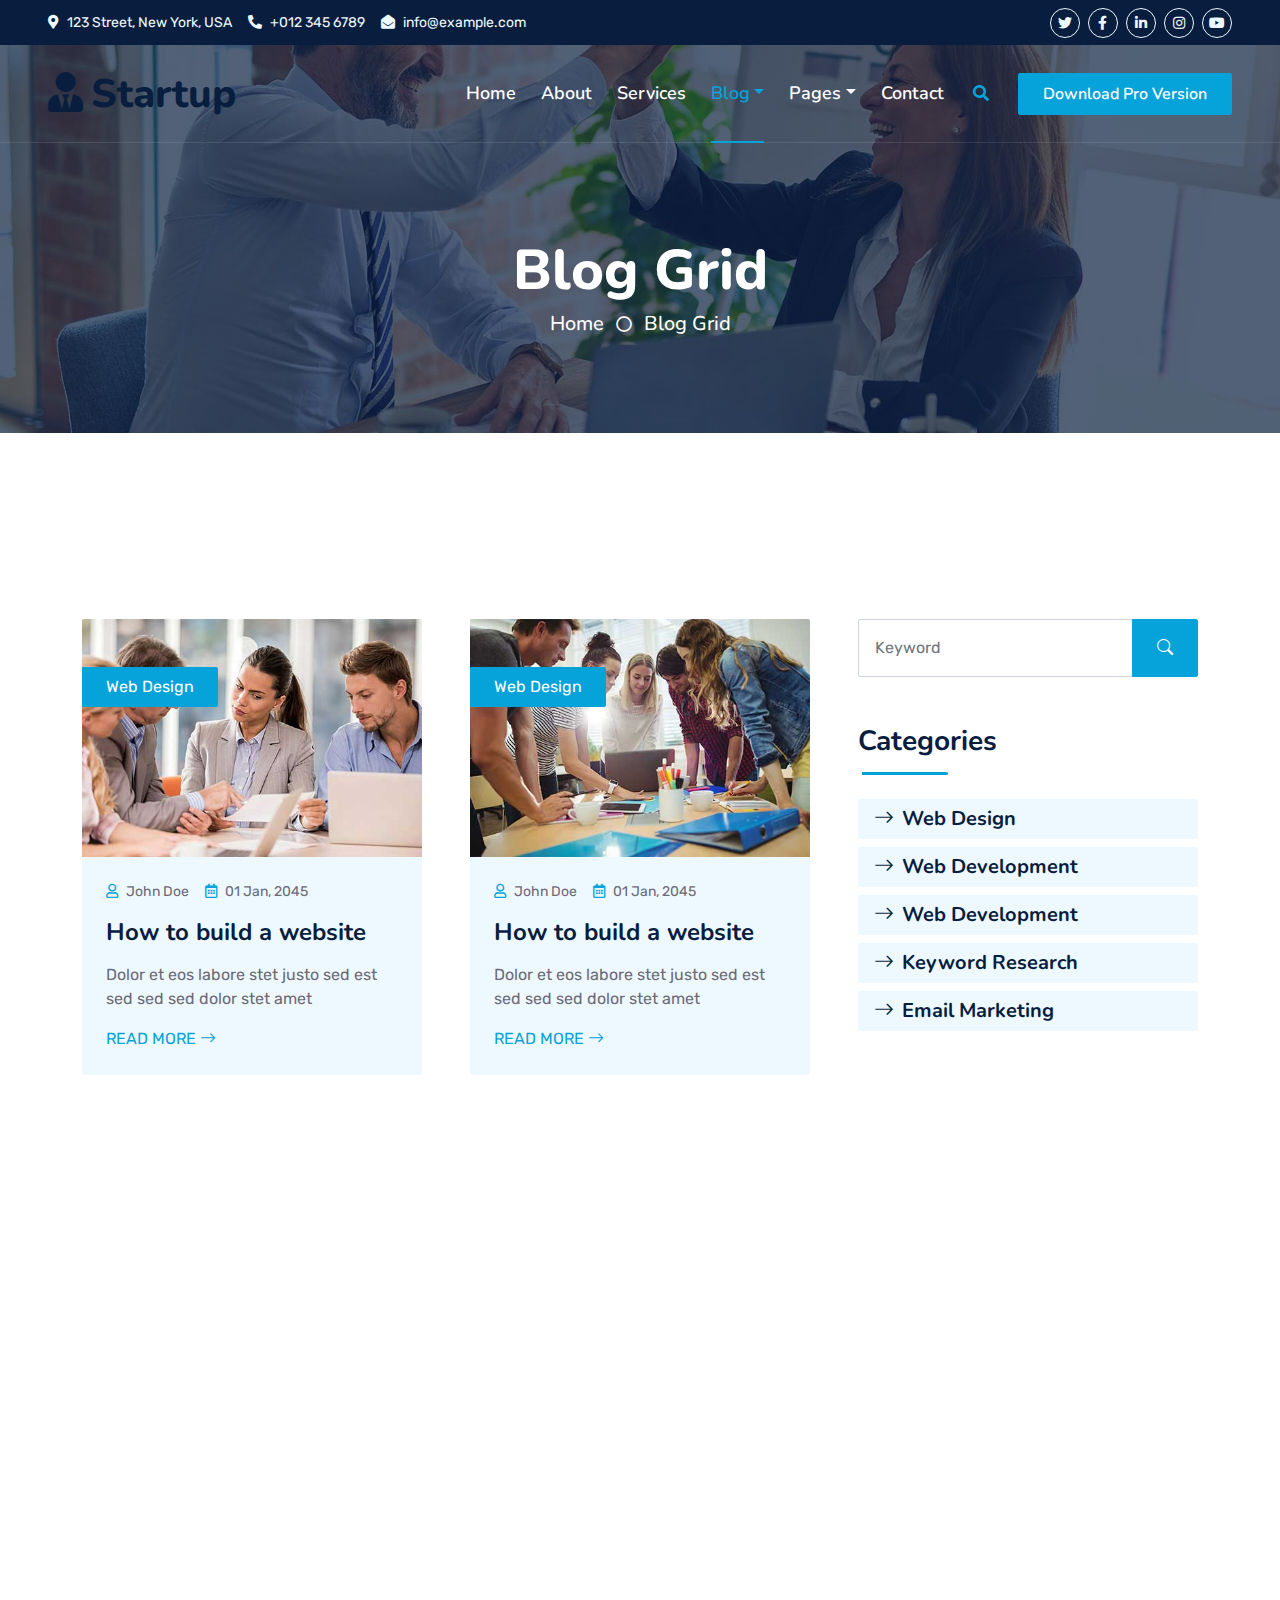
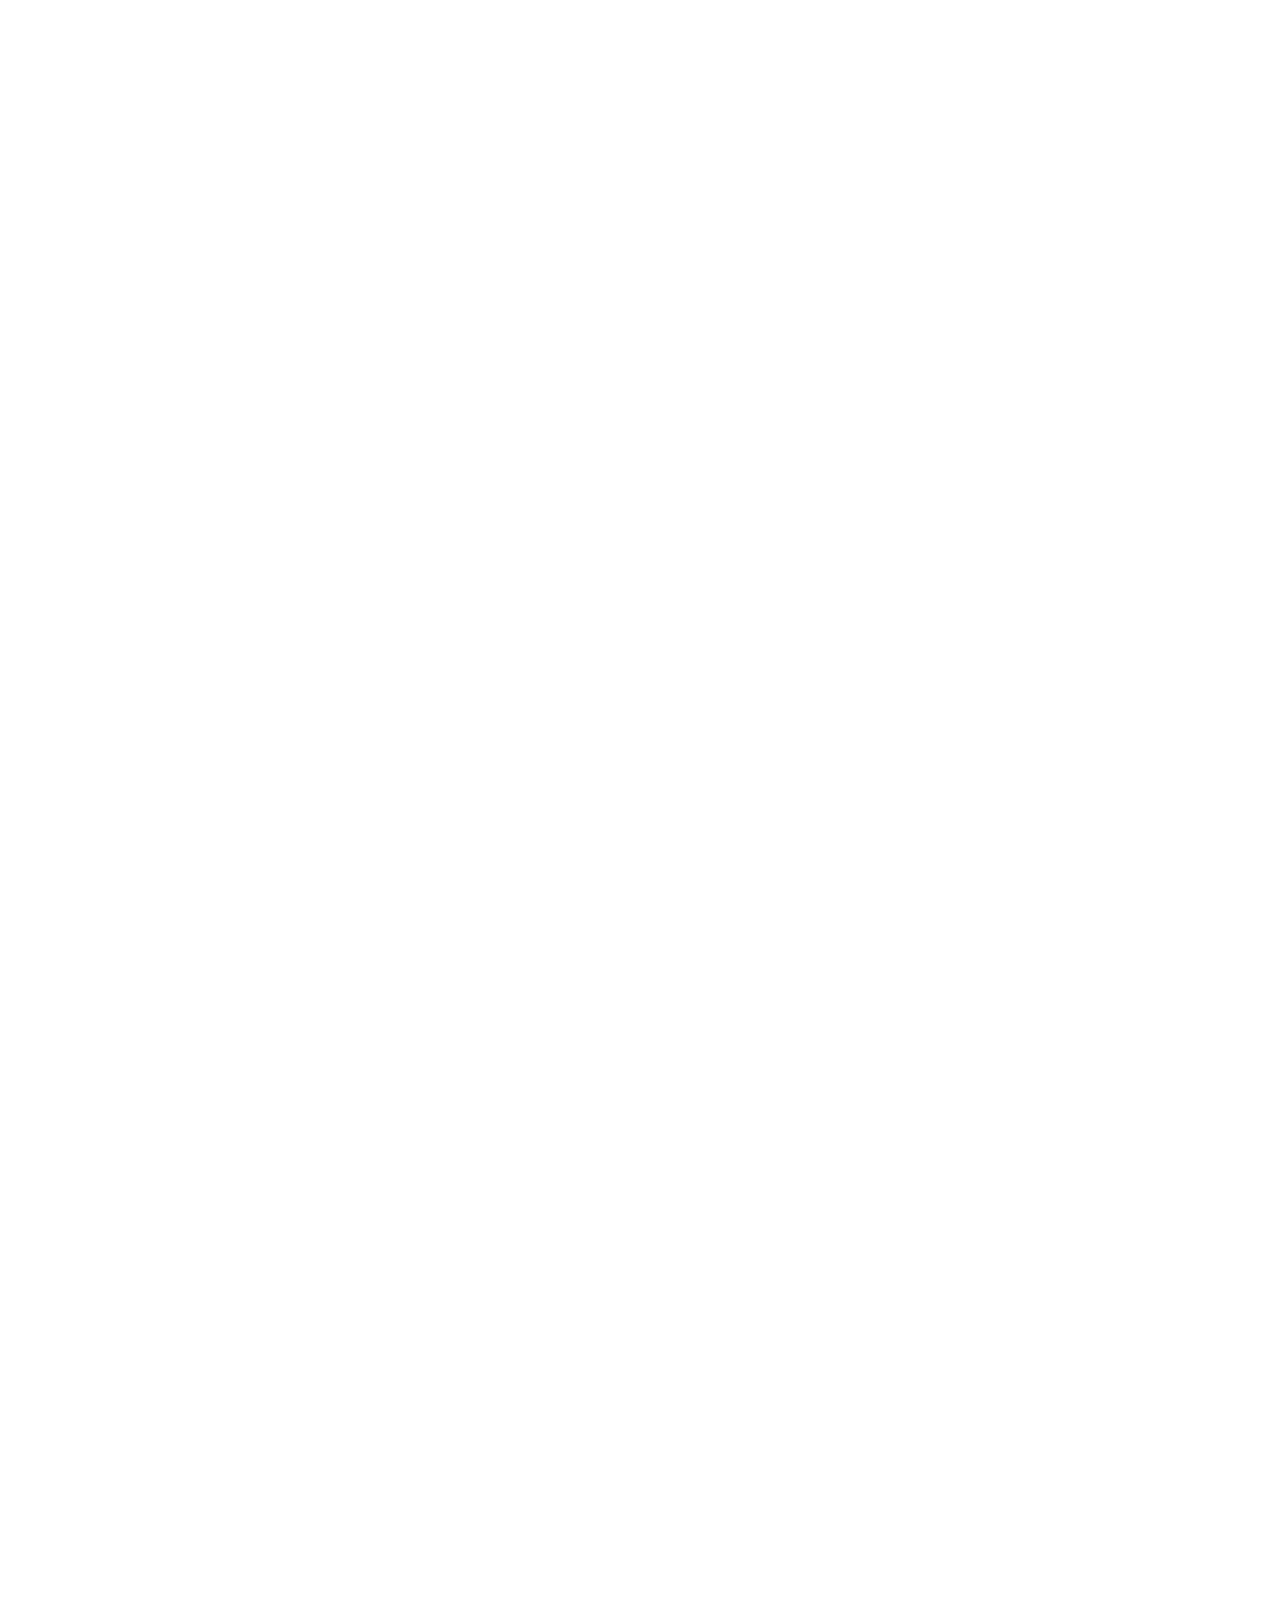
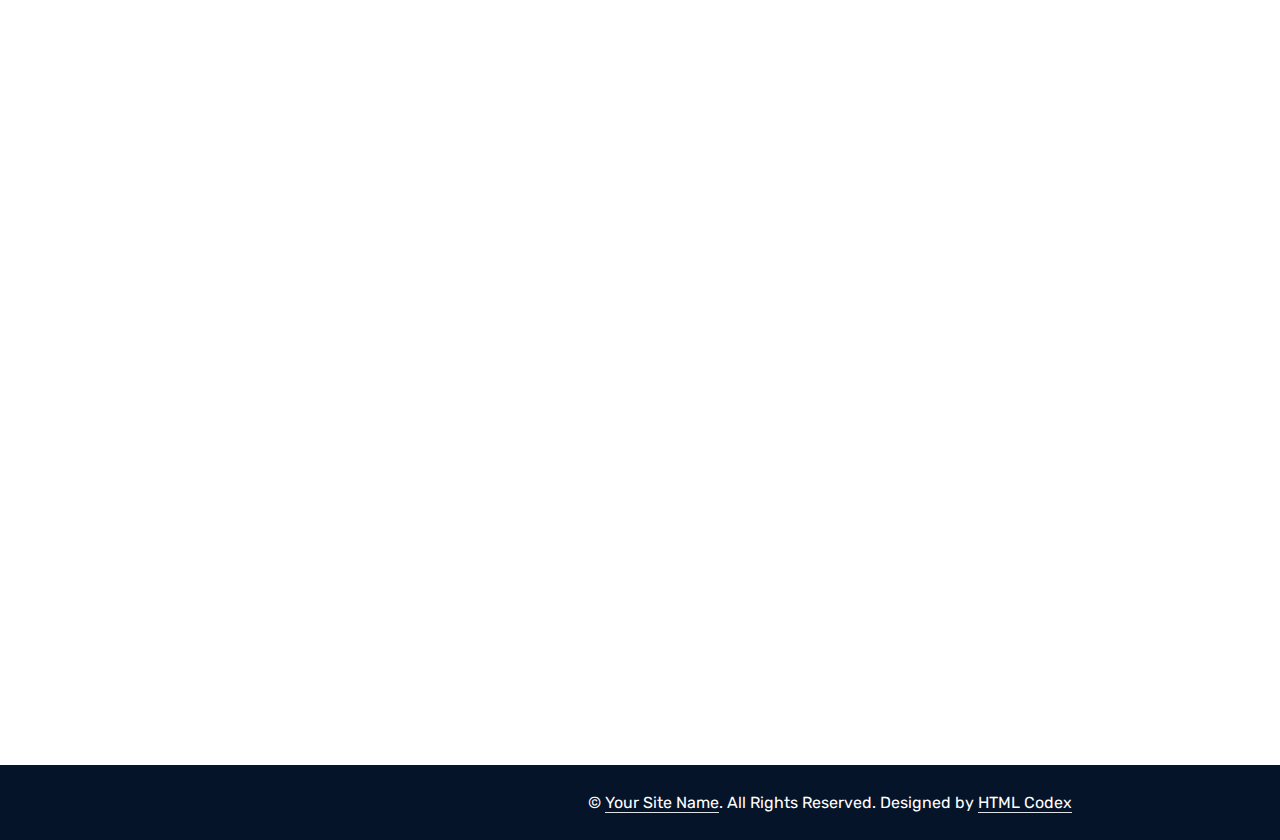
==== blog.html @ 7a9f3ac8 "first commit" ====
<!DOCTYPE html>
<html lang="en">

<head>
    <meta charset="utf-8">
    <title>Startup - Startup Website Template</title>
    <meta content="width=device-width, initial-scale=1.0" name="viewport">
    <meta content="Free HTML Templates" name="keywords">
    <meta content="Free HTML Templates" name="description">

    <!-- Favicon -->
    <link href="img/favicon.ico" rel="icon">

    <!-- Google Web Fonts -->
    <link rel="preconnect" href="https://fonts.googleapis.com">
    <link rel="preconnect" href="https://fonts.gstatic.com" crossorigin>
    <link href="https://fonts.googleapis.com/css2?family=Nunito:wght@400;600;700;800&family=Rubik:wght@400;500;600;700&display=swap" rel="stylesheet">

    <!-- Icon Font Stylesheet -->
    <link href="https://cdnjs.cloudflare.com/ajax/libs/font-awesome/5.10.0/css/all.min.css" rel="stylesheet">
    <link href="https://cdn.jsdelivr.net/npm/bootstrap-icons@1.4.1/font/bootstrap-icons.css" rel="stylesheet">

    <!-- Libraries Stylesheet -->
    <link href="lib/owlcarousel/assets/owl.carousel.min.css" rel="stylesheet">
    <link href="lib/animate/animate.min.css" rel="stylesheet">

    <!-- Customized Bootstrap Stylesheet -->
    <link href="css/bootstrap.min.css" rel="stylesheet">

    <!-- Template Stylesheet -->
    <link href="css/style.css" rel="stylesheet">
</head>

<body>
    <!-- Spinner Start -->
    <div id="spinner" class="show bg-white position-fixed translate-middle w-100 vh-100 top-50 start-50 d-flex align-items-center justify-content-center">
        <div class="spinner"></div>
    </div>
    <!-- Spinner End -->


    <!-- Topbar Start -->
    <div class="container-fluid bg-dark px-5 d-none d-lg-block">
        <div class="row gx-0">
            <div class="col-lg-8 text-center text-lg-start mb-2 mb-lg-0">
                <div class="d-inline-flex align-items-center" style="height: 45px;">
                    <small class="me-3 text-light"><i class="fa fa-map-marker-alt me-2"></i>123 Street, New York, USA</small>
                    <small class="me-3 text-light"><i class="fa fa-phone-alt me-2"></i>+012 345 6789</small>
                    <small class="text-light"><i class="fa fa-envelope-open me-2"></i>info@example.com</small>
                </div>
            </div>
            <div class="col-lg-4 text-center text-lg-end">
                <div class="d-inline-flex align-items-center" style="height: 45px;">
                    <a class="btn btn-sm btn-outline-light btn-sm-square rounded-circle me-2" href=""><i class="fab fa-twitter fw-normal"></i></a>
                    <a class="btn btn-sm btn-outline-light btn-sm-square rounded-circle me-2" href=""><i class="fab fa-facebook-f fw-normal"></i></a>
                    <a class="btn btn-sm btn-outline-light btn-sm-square rounded-circle me-2" href=""><i class="fab fa-linkedin-in fw-normal"></i></a>
                    <a class="btn btn-sm btn-outline-light btn-sm-square rounded-circle me-2" href=""><i class="fab fa-instagram fw-normal"></i></a>
                    <a class="btn btn-sm btn-outline-light btn-sm-square rounded-circle" href=""><i class="fab fa-youtube fw-normal"></i></a>
                </div>
            </div>
        </div>
    </div>
    <!-- Topbar End -->


    <!-- Navbar Start -->
    <div class="container-fluid position-relative p-0">
        <nav class="navbar navbar-expand-lg navbar-dark px-5 py-3 py-lg-0">
            <a href="index.html" class="navbar-brand p-0">
                <h1 class="m-0"><i class="fa fa-user-tie me-2"></i>Startup</h1>
            </a>
            <button class="navbar-toggler" type="button" data-bs-toggle="collapse" data-bs-target="#navbarCollapse">
                <span class="fa fa-bars"></span>
            </button>
            <div class="collapse navbar-collapse" id="navbarCollapse">
                <div class="navbar-nav ms-auto py-0">
                    <a href="index.html" class="nav-item nav-link">Home</a>
                    <a href="about.html" class="nav-item nav-link">About</a>
                    <a href="service.html" class="nav-item nav-link">Services</a>
                    <div class="nav-item dropdown">
                        <a href="#" class="nav-link dropdown-toggle active" data-bs-toggle="dropdown">Blog</a>
                        <div class="dropdown-menu m-0">
                            <a href="blog.html" class="dropdown-item active">Blog Grid</a>
                            <a href="detail.html" class="dropdown-item">Blog Detail</a>
                        </div>
                    </div>
                    <div class="nav-item dropdown">
                        <a href="#" class="nav-link dropdown-toggle" data-bs-toggle="dropdown">Pages</a>
                        <div class="dropdown-menu m-0">
                            <a href="price.html" class="dropdown-item">Pricing Plan</a>
                            <a href="feature.html" class="dropdown-item">Our features</a>
                            <a href="team.html" class="dropdown-item">Team Members</a>
                            <a href="testimonial.html" class="dropdown-item">Testimonial</a>
                            <a href="quote.html" class="dropdown-item">Free Quote</a>
                        </div>
                    </div>
                    <a href="contact.html" class="nav-item nav-link">Contact</a>
                </div>
                <butaton type="button" class="btn text-primary ms-3" data-bs-toggle="modal" data-bs-target="#searchModal"><i class="fa fa-search"></i></butaton>
                <a href="https://htmlcodex.com/startup-company-website-template" class="btn btn-primary py-2 px-4 ms-3">Download Pro Version</a>
            </div>
        </nav>

        <div class="container-fluid bg-primary py-5 bg-header" style="margin-bottom: 90px;">
            <div class="row py-5">
                <div class="col-12 pt-lg-5 mt-lg-5 text-center">
                    <h1 class="display-4 text-white animated zoomIn">Blog Grid</h1>
                    <a href="" class="h5 text-white">Home</a>
                    <i class="far fa-circle text-white px-2"></i>
                    <a href="" class="h5 text-white">Blog Grid</a>
                </div>
            </div>
        </div>
    </div>
    <!-- Navbar End -->


    <!-- Full Screen Search Start -->
    <div class="modal fade" id="searchModal" tabindex="-1">
        <div class="modal-dialog modal-fullscreen">
            <div class="modal-content" style="background: rgba(9, 30, 62, .7);">
                <div class="modal-header border-0">
                    <button type="button" class="btn bg-white btn-close" data-bs-dismiss="modal" aria-label="Close"></button>
                </div>
                <div class="modal-body d-flex align-items-center justify-content-center">
                    <div class="input-group" style="max-width: 600px;">
                        <input type="text" class="form-control bg-transparent border-primary p-3" placeholder="Type search keyword">
                        <button class="btn btn-primary px-4"><i class="bi bi-search"></i></button>
                    </div>
                </div>
            </div>
        </div>
    </div>
    <!-- Full Screen Search End -->


    <!-- Blog Start -->
    <div class="container-fluid py-5 wow fadeInUp" data-wow-delay="0.1s">
        <div class="container py-5">
            <div class="row g-5">
                <!-- Blog list Start -->
                <div class="col-lg-8">
                    <div class="row g-5">
                        <div class="col-md-6 wow slideInUp" data-wow-delay="0.1s">
                            <div class="blog-item bg-light rounded overflow-hidden">
                                <div class="blog-img position-relative overflow-hidden">
                                    <img class="img-fluid" src="img/blog-1.jpg" alt="">
                                    <a class="position-absolute top-0 start-0 bg-primary text-white rounded-end mt-5 py-2 px-4" href="">Web Design</a>
                                </div>
                                <div class="p-4">
                                    <div class="d-flex mb-3">
                                        <small class="me-3"><i class="far fa-user text-primary me-2"></i>John Doe</small>
                                        <small><i class="far fa-calendar-alt text-primary me-2"></i>01 Jan, 2045</small>
                                    </div>
                                    <h4 class="mb-3">How to build a website</h4>
                                    <p>Dolor et eos labore stet justo sed est sed sed sed dolor stet amet</p>
                                    <a class="text-uppercase" href="">Read More <i class="bi bi-arrow-right"></i></a>
                                </div>
                            </div>
                        </div>
                        <div class="col-md-6 wow slideInUp" data-wow-delay="0.6s">
                            <div class="blog-item bg-light rounded overflow-hidden">
                                <div class="blog-img position-relative overflow-hidden">
                                    <img class="img-fluid" src="img/blog-2.jpg" alt="">
                                    <a class="position-absolute top-0 start-0 bg-primary text-white rounded-end mt-5 py-2 px-4" href="">Web Design</a>
                                </div>
                                <div class="p-4">
                                    <div class="d-flex mb-3">
                                        <small class="me-3"><i class="far fa-user text-primary me-2"></i>John Doe</small>
                                        <small><i class="far fa-calendar-alt text-primary me-2"></i>01 Jan, 2045</small>
                                    </div>
                                    <h4 class="mb-3">How to build a website</h4>
                                    <p>Dolor et eos labore stet justo sed est sed sed sed dolor stet amet</p>
                                    <a class="text-uppercase" href="">Read More <i class="bi bi-arrow-right"></i></a>
                                </div>
                            </div>
                        </div>
                        <div class="col-md-6 wow slideInUp" data-wow-delay="0.1s">
                            <div class="blog-item bg-light rounded overflow-hidden">
                                <div class="blog-img position-relative overflow-hidden">
                                    <img class="img-fluid" src="img/blog-3.jpg" alt="">
                                    <a class="position-absolute top-0 start-0 bg-primary text-white rounded-end mt-5 py-2 px-4" href="">Web Design</a>
                                </div>
                                <div class="p-4">
                                    <div class="d-flex mb-3">
                                        <small class="me-3"><i class="far fa-user text-primary me-2"></i>John Doe</small>
                                        <small><i class="far fa-calendar-alt text-primary me-2"></i>01 Jan, 2045</small>
                                    </div>
                                    <h4 class="mb-3">How to build a website</h4>
                                    <p>Dolor et eos labore stet justo sed est sed sed sed dolor stet amet</p>
                                    <a class="text-uppercase" href="">Read More <i class="bi bi-arrow-right"></i></a>
                                </div>
                            </div>
                        </div>
                        <div class="col-md-6 wow slideInUp" data-wow-delay="0.6s">
                            <div class="blog-item bg-light rounded overflow-hidden">
                                <div class="blog-img position-relative overflow-hidden">
                                    <img class="img-fluid" src="img/blog-1.jpg" alt="">
                                    <a class="position-absolute top-0 start-0 bg-primary text-white rounded-end mt-5 py-2 px-4" href="">Web Design</a>
                                </div>
                                <div class="p-4">
                                    <div class="d-flex mb-3">
                                        <small class="me-3"><i class="far fa-user text-primary me-2"></i>John Doe</small>
                                        <small><i class="far fa-calendar-alt text-primary me-2"></i>01 Jan, 2045</small>
                                    </div>
                                    <h4 class="mb-3">How to build a website</h4>
                                    <p>Dolor et eos labore stet justo sed est sed sed sed dolor stet amet</p>
                                    <a class="text-uppercase" href="">Read More <i class="bi bi-arrow-right"></i></a>
                                </div>
                            </div>
                        </div>
                        <div class="col-md-6 wow slideInUp" data-wow-delay="0.1s">
                            <div class="blog-item bg-light rounded overflow-hidden">
                                <div class="blog-img position-relative overflow-hidden">
                                    <img class="img-fluid" src="img/blog-2.jpg" alt="">
                                    <a class="position-absolute top-0 start-0 bg-primary text-white rounded-end mt-5 py-2 px-4" href="">Web Design</a>
                                </div>
                                <div class="p-4">
                                    <div class="d-flex mb-3">
                                        <small class="me-3"><i class="far fa-user text-primary me-2"></i>John Doe</small>
                                        <small><i class="far fa-calendar-alt text-primary me-2"></i>01 Jan, 2045</small>
                                    </div>
                                    <h4 class="mb-3">How to build a website</h4>
                                    <p>Dolor et eos labore stet justo sed est sed sed sed dolor stet amet</p>
                                    <a class="text-uppercase" href="">Read More <i class="bi bi-arrow-right"></i></a>
                                </div>
                            </div>
                        </div>
                        <div class="col-md-6 wow slideInUp" data-wow-delay="0.6s">
                            <div class="blog-item bg-light rounded overflow-hidden">
                                <div class="blog-img position-relative overflow-hidden">
                                    <img class="img-fluid" src="img/blog-3.jpg" alt="">
                                    <a class="position-absolute top-0 start-0 bg-primary text-white rounded-end mt-5 py-2 px-4" href="">Web Design</a>
                                </div>
                                <div class="p-4">
                                    <div class="d-flex mb-3">
                                        <small class="me-3"><i class="far fa-user text-primary me-2"></i>John Doe</small>
                                        <small><i class="far fa-calendar-alt text-primary me-2"></i>01 Jan, 2045</small>
                                    </div>
                                    <h4 class="mb-3">How to build a website</h4>
                                    <p>Dolor et eos labore stet justo sed est sed sed sed dolor stet amet</p>
                                    <a class="text-uppercase" href="">Read More <i class="bi bi-arrow-right"></i></a>
                                </div>
                            </div>
                        </div>
                        <div class="col-md-6 wow slideInUp" data-wow-delay="0.1s">
                            <div class="blog-item bg-light rounded overflow-hidden">
                                <div class="blog-img position-relative overflow-hidden">
                                    <img class="img-fluid" src="img/blog-1.jpg" alt="">
                                    <a class="position-absolute top-0 start-0 bg-primary text-white rounded-end mt-5 py-2 px-4" href="">Web Design</a>
                                </div>
                                <div class="p-4">
                                    <div class="d-flex mb-3">
                                        <small class="me-3"><i class="far fa-user text-primary me-2"></i>John Doe</small>
                                        <small><i class="far fa-calendar-alt text-primary me-2"></i>01 Jan, 2045</small>
                                    </div>
                                    <h4 class="mb-3">How to build a website</h4>
                                    <p>Dolor et eos labore stet justo sed est sed sed sed dolor stet amet</p>
                                    <a class="text-uppercase" href="">Read More <i class="bi bi-arrow-right"></i></a>
                                </div>
                            </div>
                        </div>
                        <div class="col-md-6 wow slideInUp" data-wow-delay="0.6s">
                            <div class="blog-item bg-light rounded overflow-hidden">
                                <div class="blog-img position-relative overflow-hidden">
                                    <img class="img-fluid" src="img/blog-2.jpg" alt="">
                                    <a class="position-absolute top-0 start-0 bg-primary text-white rounded-end mt-5 py-2 px-4" href="">Web Design</a>
                                </div>
                                <div class="p-4">
                                    <div class="d-flex mb-3">
                                        <small class="me-3"><i class="far fa-user text-primary me-2"></i>John Doe</small>
                                        <small><i class="far fa-calendar-alt text-primary me-2"></i>01 Jan, 2045</small>
                                    </div>
                                    <h4 class="mb-3">How to build a website</h4>
                                    <p>Dolor et eos labore stet justo sed est sed sed sed dolor stet amet</p>
                                    <a class="text-uppercase" href="">Read More <i class="bi bi-arrow-right"></i></a>
                                </div>
                            </div>
                        </div>
                        <div class="col-md-6 wow slideInUp" data-wow-delay="0.1s">
                            <div class="blog-item bg-light rounded overflow-hidden">
                                <div class="blog-img position-relative overflow-hidden">
                                    <img class="img-fluid" src="img/blog-3.jpg" alt="">
                                    <a class="position-absolute top-0 start-0 bg-primary text-white rounded-end mt-5 py-2 px-4" href="">Web Design</a>
                                </div>
                                <div class="p-4">
                                    <div class="d-flex mb-3">
                                        <small class="me-3"><i class="far fa-user text-primary me-2"></i>John Doe</small>
                                        <small><i class="far fa-calendar-alt text-primary me-2"></i>01 Jan, 2045</small>
                                    </div>
                                    <h4 class="mb-3">How to build a website</h4>
                                    <p>Dolor et eos labore stet justo sed est sed sed sed dolor stet amet</p>
                                    <a class="text-uppercase" href="">Read More <i class="bi bi-arrow-right"></i></a>
                                </div>
                            </div>
                        </div>
                        <div class="col-md-6 wow slideInUp" data-wow-delay="0.6s">
                            <div class="blog-item bg-light rounded overflow-hidden">
                                <div class="blog-img position-relative overflow-hidden">
                                    <img class="img-fluid" src="img/blog-1.jpg" alt="">
                                    <a class="position-absolute top-0 start-0 bg-primary text-white rounded-end mt-5 py-2 px-4" href="">Web Design</a>
                                </div>
                                <div class="p-4">
                                    <div class="d-flex mb-3">
                                        <small class="me-3"><i class="far fa-user text-primary me-2"></i>John Doe</small>
                                        <small><i class="far fa-calendar-alt text-primary me-2"></i>01 Jan, 2045</small>
                                    </div>
                                    <h4 class="mb-3">How to build a website</h4>
                                    <p>Dolor et eos labore stet justo sed est sed sed sed dolor stet amet</p>
                                    <a class="text-uppercase" href="">Read More <i class="bi bi-arrow-right"></i></a>
                                </div>
                            </div>
                        </div>
                        <div class="col-12 wow slideInUp" data-wow-delay="0.1s">
                            <nav aria-label="Page navigation">
                              <ul class="pagination pagination-lg m-0">
                                <li class="page-item disabled">
                                  <a class="page-link rounded-0" href="#" aria-label="Previous">
                                    <span aria-hidden="true"><i class="bi bi-arrow-left"></i></span>
                                  </a>
                                </li>
                                <li class="page-item active"><a class="page-link" href="#">1</a></li>
                                <li class="page-item"><a class="page-link" href="#">2</a></li>
                                <li class="page-item"><a class="page-link" href="#">3</a></li>
                                <li class="page-item">
                                  <a class="page-link rounded-0" href="#" aria-label="Next">
                                    <span aria-hidden="true"><i class="bi bi-arrow-right"></i></span>
                                  </a>
                                </li>
                              </ul>
                            </nav>
                        </div>
                    </div>
                </div>
                <!-- Blog list End -->
    
                <!-- Sidebar Start -->
                <div class="col-lg-4">
                    <!-- Search Form Start -->
                    <div class="mb-5 wow slideInUp" data-wow-delay="0.1s">
                        <div class="input-group">
                            <input type="text" class="form-control p-3" placeholder="Keyword">
                            <button class="btn btn-primary px-4"><i class="bi bi-search"></i></button>
                        </div>
                    </div>
                    <!-- Search Form End -->
    
                    <!-- Category Start -->
                    <div class="mb-5 wow slideInUp" data-wow-delay="0.1s">
                        <div class="section-title section-title-sm position-relative pb-3 mb-4">
                            <h3 class="mb-0">Categories</h3>
                        </div>
                        <div class="link-animated d-flex flex-column justify-content-start">
                            <a class="h5 fw-semi-bold bg-light rounded py-2 px-3 mb-2" href="#"><i class="bi bi-arrow-right me-2"></i>Web Design</a>
                            <a class="h5 fw-semi-bold bg-light rounded py-2 px-3 mb-2" href="#"><i class="bi bi-arrow-right me-2"></i>Web Development</a>
                            <a class="h5 fw-semi-bold bg-light rounded py-2 px-3 mb-2" href="#"><i class="bi bi-arrow-right me-2"></i>Web Development</a>
                            <a class="h5 fw-semi-bold bg-light rounded py-2 px-3 mb-2" href="#"><i class="bi bi-arrow-right me-2"></i>Keyword Research</a>
                            <a class="h5 fw-semi-bold bg-light rounded py-2 px-3 mb-2" href="#"><i class="bi bi-arrow-right me-2"></i>Email Marketing</a>
                        </div>
                    </div>
                    <!-- Category End -->
    
                    <!-- Recent Post Start -->
                    <div class="mb-5 wow slideInUp" data-wow-delay="0.1s">
                        <div class="section-title section-title-sm position-relative pb-3 mb-4">
                            <h3 class="mb-0">Recent Post</h3>
                        </div>
                        <div class="d-flex rounded overflow-hidden mb-3">
                            <img class="img-fluid" src="img/blog-1.jpg" style="width: 100px; height: 100px; object-fit: cover;" alt="">
                            <a href="" class="h5 fw-semi-bold d-flex align-items-center bg-light px-3 mb-0">Lorem ipsum dolor sit amet adipis elit
                            </a>
                        </div>
                        <div class="d-flex rounded overflow-hidden mb-3">
                            <img class="img-fluid" src="img/blog-2.jpg" style="width: 100px; height: 100px; object-fit: cover;" alt="">
                            <a href="" class="h5 fw-semi-bold d-flex align-items-center bg-light px-3 mb-0">Lorem ipsum dolor sit amet adipis elit
                            </a>
                        </div>
                        <div class="d-flex rounded overflow-hidden mb-3">
                            <img class="img-fluid" src="img/blog-3.jpg" style="width: 100px; height: 100px; object-fit: cover;" alt="">
                            <a href="" class="h5 fw-semi-bold d-flex align-items-center bg-light px-3 mb-0">Lorem ipsum dolor sit amet adipis elit
                            </a>
                        </div>
                        <div class="d-flex rounded overflow-hidden mb-3">
                            <img class="img-fluid" src="img/blog-1.jpg" style="width: 100px; height: 100px; object-fit: cover;" alt="">
                            <a href="" class="h5 fw-semi-bold d-flex align-items-center bg-light px-3 mb-0">Lorem ipsum dolor sit amet adipis elit
                            </a>
                        </div>
                        <div class="d-flex rounded overflow-hidden mb-3">
                            <img class="img-fluid" src="img/blog-2.jpg" style="width: 100px; height: 100px; object-fit: cover;" alt="">
                            <a href="" class="h5 fw-semi-bold d-flex align-items-center bg-light px-3 mb-0">Lorem ipsum dolor sit amet adipis elit
                            </a>
                        </div>
                        <div class="d-flex rounded overflow-hidden mb-3">
                            <img class="img-fluid" src="img/blog-3.jpg" style="width: 100px; height: 100px; object-fit: cover;" alt="">
                            <a href="" class="h5 fw-semi-bold d-flex align-items-center bg-light px-3 mb-0">Lorem ipsum dolor sit amet adipis elit
                            </a>
                        </div>
                    </div>
                    <!-- Recent Post End -->
    
                    <!-- Image Start -->
                    <div class="mb-5 wow slideInUp" data-wow-delay="0.1s">
                        <img src="img/blog-1.jpg" alt="" class="img-fluid rounded">
                    </div>
                    <!-- Image End -->
    
                    <!-- Tags Start -->
                    <div class="mb-5 wow slideInUp" data-wow-delay="0.1s">
                        <div class="section-title section-title-sm position-relative pb-3 mb-4">
                            <h3 class="mb-0">Tag Cloud</h3>
                        </div>
                        <div class="d-flex flex-wrap m-n1">
                            <a href="" class="btn btn-light m-1">Design</a>
                            <a href="" class="btn btn-light m-1">Development</a>
                            <a href="" class="btn btn-light m-1">Marketing</a>
                            <a href="" class="btn btn-light m-1">SEO</a>
                            <a href="" class="btn btn-light m-1">Writing</a>
                            <a href="" class="btn btn-light m-1">Consulting</a>
                            <a href="" class="btn btn-light m-1">Design</a>
                            <a href="" class="btn btn-light m-1">Development</a>
                            <a href="" class="btn btn-light m-1">Marketing</a>
                            <a href="" class="btn btn-light m-1">SEO</a>
                            <a href="" class="btn btn-light m-1">Writing</a>
                            <a href="" class="btn btn-light m-1">Consulting</a>
                        </div>
                    </div>
                    <!-- Tags End -->
    
                    <!-- Plain Text Start -->
                    <div class="wow slideInUp" data-wow-delay="0.1s">
                        <div class="section-title section-title-sm position-relative pb-3 mb-4">
                            <h3 class="mb-0">Plain Text</h3>
                        </div>
                        <div class="bg-light text-center" style="padding: 30px;">
                            <p>Vero sea et accusam justo dolor accusam lorem consetetur, dolores sit amet sit dolor clita kasd justo, diam accusam no sea ut tempor magna takimata, amet sit et diam dolor ipsum amet diam</p>
                            <a href="" class="btn btn-primary py-2 px-4">Read More</a>
                        </div>
                    </div>
                    <!-- Plain Text End -->
                </div>
                <!-- Sidebar End -->
            </div>
        </div>
    </div>
    <!-- Blog End -->


    <!-- Vendor Start -->
    <div class="container-fluid py-5 wow fadeInUp" data-wow-delay="0.1s">
        <div class="container py-5 mb-5">
            <div class="bg-white">
                <div class="owl-carousel vendor-carousel">
                    <img src="img/vendor-1.jpg" alt="">
                    <img src="img/vendor-2.jpg" alt="">
                    <img src="img/vendor-3.jpg" alt="">
                    <img src="img/vendor-4.jpg" alt="">
                    <img src="img/vendor-5.jpg" alt="">
                    <img src="img/vendor-6.jpg" alt="">
                    <img src="img/vendor-7.jpg" alt="">
                    <img src="img/vendor-8.jpg" alt="">
                    <img src="img/vendor-9.jpg" alt="">
                </div>
            </div>
        </div>
    </div>
    <!-- Vendor End -->
    

    <!-- Footer Start -->
    <div class="container-fluid bg-dark text-light mt-5 wow fadeInUp" data-wow-delay="0.1s">
        <div class="container">
            <div class="row gx-5">
                <div class="col-lg-4 col-md-6 footer-about">
                    <div class="d-flex flex-column align-items-center justify-content-center text-center h-100 bg-primary p-4">
                        <a href="index.html" class="navbar-brand">
                            <h1 class="m-0 text-white"><i class="fa fa-user-tie me-2"></i>Startup</h1>
                        </a>
                        <p class="mt-3 mb-4">Lorem diam sit erat dolor elitr et, diam lorem justo amet clita stet eos sit. Elitr dolor duo lorem, elitr clita ipsum sea. Diam amet erat lorem stet eos. Diam amet et kasd eos duo.</p>
                        <form action="">
                            <div class="input-group">
                                <input type="text" class="form-control border-white p-3" placeholder="Your Email">
                                <button class="btn btn-dark">Sign Up</button>
                            </div>
                        </form>
                    </div>
                </div>
                <div class="col-lg-8 col-md-6">
                    <div class="row gx-5">
                        <div class="col-lg-4 col-md-12 pt-5 mb-5">
                            <div class="section-title section-title-sm position-relative pb-3 mb-4">
                                <h3 class="text-light mb-0">Get In Touch</h3>
                            </div>
                            <div class="d-flex mb-2">
                                <i class="bi bi-geo-alt text-primary me-2"></i>
                                <p class="mb-0">123 Street, New York, USA</p>
                            </div>
                            <div class="d-flex mb-2">
                                <i class="bi bi-envelope-open text-primary me-2"></i>
                                <p class="mb-0">info@example.com</p>
                            </div>
                            <div class="d-flex mb-2">
                                <i class="bi bi-telephone text-primary me-2"></i>
                                <p class="mb-0">+012 345 67890</p>
                            </div>
                            <div class="d-flex mt-4">
                                <a class="btn btn-primary btn-square me-2" href="#"><i class="fab fa-twitter fw-normal"></i></a>
                                <a class="btn btn-primary btn-square me-2" href="#"><i class="fab fa-facebook-f fw-normal"></i></a>
                                <a class="btn btn-primary btn-square me-2" href="#"><i class="fab fa-linkedin-in fw-normal"></i></a>
                                <a class="btn btn-primary btn-square" href="#"><i class="fab fa-instagram fw-normal"></i></a>
                            </div>
                        </div>
                        <div class="col-lg-4 col-md-12 pt-0 pt-lg-5 mb-5">
                            <div class="section-title section-title-sm position-relative pb-3 mb-4">
                                <h3 class="text-light mb-0">Quick Links</h3>
                            </div>
                            <div class="link-animated d-flex flex-column justify-content-start">
                                <a class="text-light mb-2" href="#"><i class="bi bi-arrow-right text-primary me-2"></i>Home</a>
                                <a class="text-light mb-2" href="#"><i class="bi bi-arrow-right text-primary me-2"></i>About Us</a>
                                <a class="text-light mb-2" href="#"><i class="bi bi-arrow-right text-primary me-2"></i>Our Services</a>
                                <a class="text-light mb-2" href="#"><i class="bi bi-arrow-right text-primary me-2"></i>Meet The Team</a>
                                <a class="text-light mb-2" href="#"><i class="bi bi-arrow-right text-primary me-2"></i>Latest Blog</a>
                                <a class="text-light" href="#"><i class="bi bi-arrow-right text-primary me-2"></i>Contact Us</a>
                            </div>
                        </div>
                        <div class="col-lg-4 col-md-12 pt-0 pt-lg-5 mb-5">
                            <div class="section-title section-title-sm position-relative pb-3 mb-4">
                                <h3 class="text-light mb-0">Popular Links</h3>
                            </div>
                            <div class="link-animated d-flex flex-column justify-content-start">
                                <a class="text-light mb-2" href="#"><i class="bi bi-arrow-right text-primary me-2"></i>Home</a>
                                <a class="text-light mb-2" href="#"><i class="bi bi-arrow-right text-primary me-2"></i>About Us</a>
                                <a class="text-light mb-2" href="#"><i class="bi bi-arrow-right text-primary me-2"></i>Our Services</a>
                                <a class="text-light mb-2" href="#"><i class="bi bi-arrow-right text-primary me-2"></i>Meet The Team</a>
                                <a class="text-light mb-2" href="#"><i class="bi bi-arrow-right text-primary me-2"></i>Latest Blog</a>
                                <a class="text-light" href="#"><i class="bi bi-arrow-right text-primary me-2"></i>Contact Us</a>
                            </div>
                        </div>
                    </div>
                </div>
            </div>
        </div>
    </div>
    <div class="container-fluid text-white" style="background: #061429;">
        <div class="container text-center">
            <div class="row justify-content-end">
                <div class="col-lg-8 col-md-6">
                    <div class="d-flex align-items-center justify-content-center" style="height: 75px;">
                        <p class="mb-0">&copy; <a class="text-white border-bottom" href="#">Your Site Name</a>. All Rights Reserved. 
						
						<!--/*** This template is free as long as you keep the footer author’s credit link/attribution link/backlink. If you'd like to use the template without the footer author’s credit link/attribution link/backlink, you can purchase the Credit Removal License from "https://htmlcodex.com/credit-removal". Thank you for your support. ***/-->
						Designed by <a class="text-white border-bottom" href="https://htmlcodex.com">HTML Codex</a></p>
                    </div>
                </div>
            </div>
        </div>
    </div>
    <!-- Footer End -->


    <!-- Back to Top -->
    <a href="#" class="btn btn-lg btn-primary btn-lg-square rounded back-to-top"><i class="bi bi-arrow-up"></i></a>


    <!-- JavaScript Libraries -->
    <script src="https://code.jquery.com/jquery-3.4.1.min.js"></script>
    <script src="https://cdn.jsdelivr.net/npm/bootstrap@5.0.0/dist/js/bootstrap.bundle.min.js"></script>
    <script src="lib/wow/wow.min.js"></script>
    <script src="lib/easing/easing.min.js"></script>
    <script src="lib/waypoints/waypoints.min.js"></script>
    <script src="lib/counterup/counterup.min.js"></script>
    <script src="lib/owlcarousel/owl.carousel.min.js"></script>

    <!-- Template Javascript -->
    <script src="js/main.js"></script>
</body>

</html>
---- css/style.css ----
/********** Template CSS **********/
:root {
    --primary: #06A3DA;
    --secondary: #34AD54;
    --light: #EEF9FF;
    --dark: #091E3E;
}


/*** Spinner ***/
.spinner {
    width: 40px;
    height: 40px;
    background: var(--primary);
    margin: 100px auto;
    -webkit-animation: sk-rotateplane 1.2s infinite ease-in-out;
    animation: sk-rotateplane 1.2s infinite ease-in-out;
}

@-webkit-keyframes sk-rotateplane {
    0% {
        -webkit-transform: perspective(120px)
    }
    50% {
        -webkit-transform: perspective(120px) rotateY(180deg)
    }
    100% {
        -webkit-transform: perspective(120px) rotateY(180deg) rotateX(180deg)
    }
}

@keyframes sk-rotateplane {
    0% {
        transform: perspective(120px) rotateX(0deg) rotateY(0deg);
        -webkit-transform: perspective(120px) rotateX(0deg) rotateY(0deg)
    }
    50% {
        transform: perspective(120px) rotateX(-180.1deg) rotateY(0deg);
        -webkit-transform: perspective(120px) rotateX(-180.1deg) rotateY(0deg)
    }
    100% {
        transform: perspective(120px) rotateX(-180deg) rotateY(-179.9deg);
        -webkit-transform: perspective(120px) rotateX(-180deg) rotateY(-179.9deg);
    }
}

#spinner {
    opacity: 0;
    visibility: hidden;
    transition: opacity .5s ease-out, visibility 0s linear .5s;
    z-index: 99999;
}

#spinner.show {
    transition: opacity .5s ease-out, visibility 0s linear 0s;
    visibility: visible;
    opacity: 1;
}


/*** Heading ***/
h1,
h2,
.fw-bold {
    font-weight: 800 !important;
}

h3,
h4,
.fw-semi-bold {
    font-weight: 700 !important;
}

h5,
h6,
.fw-medium {
    font-weight: 600 !important;
}


/*** Button ***/
.btn {
    font-family: 'Nunito', sans-serif;
    font-weight: 600;
    transition: .5s;
}

.btn-primary,
.btn-secondary {
    color: #FFFFFF;
    box-shadow: inset 0 0 0 50px transparent;
}

.btn-primary:hover {
    box-shadow: inset 0 0 0 0 var(--primary);
}

.btn-secondary:hover {
    box-shadow: inset 0 0 0 0 var(--secondary);
}

.btn-square {
    width: 36px;
    height: 36px;
}

.btn-sm-square {
    width: 30px;
    height: 30px;
}

.btn-lg-square {
    width: 48px;
    height: 48px;
}

.btn-square,
.btn-sm-square,
.btn-lg-square {
    padding-left: 0;
    padding-right: 0;
    text-align: center;
}


/*** Navbar ***/
.navbar-dark .navbar-nav .nav-link {
    font-family: 'Nunito', sans-serif;
    position: relative;
    margin-left: 25px;
    padding: 35px 0;
    color: #FFFFFF;
    font-size: 18px;
    font-weight: 600;
    outline: none;
    transition: .5s;
}

.sticky-top.navbar-dark .navbar-nav .nav-link {
    padding: 20px 0;
    color: var(--dark);
}

.navbar-dark .navbar-nav .nav-link:hover,
.navbar-dark .navbar-nav .nav-link.active {
    color: var(--primary);
}

.navbar-dark .navbar-brand h2 {
    color: #FFFFFF;
}

.navbar-dark .navbar-toggler {
    color: var(--primary) !important;
    border-color: var(--primary) !important;
}

@media (max-width: 991.98px) {
    .sticky-top.navbar-dark {
        position: relative;
        background: #FFFFFF;
    }

    .navbar-dark .navbar-nav .nav-link,
    .navbar-dark .navbar-nav .nav-link.show,
    .sticky-top.navbar-dark .navbar-nav .nav-link {
        padding: 10px 0;
        color: var(--dark);
    }

    .navbar-dark .navbar-brand h2 {
        color: var(--primary);
    }
}

@media (min-width: 992px) {
    .navbar-dark {
        position: absolute;
        width: 100%;
        top: 0;
        left: 0;
        border-bottom: 1px solid rgba(256, 256, 256, .1);
        z-index: 999;
    }
    
    .sticky-top.navbar-dark {
        position: fixed;
        background: #FFFFFF;
    }

    .navbar-dark .navbar-nav .nav-link::before {
        position: absolute;
        content: "";
        width: 0;
        height: 2px;
        bottom: -1px;
        left: 50%;
        background: var(--primary);
        transition: .5s;
    }

    .navbar-dark .navbar-nav .nav-link:hover::before,
    .navbar-dark .navbar-nav .nav-link.active::before {
        width: 100%;
        left: 0;
    }

    .navbar-dark .navbar-nav .nav-link.nav-contact::before {
        display: none;
    }

    .sticky-top.navbar-dark .navbar-brand h2 {
        color: var(--primary);
    }
}


/*** Carousel ***/
.custom-item {
    display: grid;
    height: 100%;
}
.custom-item img {
    max-height: 100vh;
}
.carousel-caption {
    top: 0;
    left: 0;
    right: 0;
    bottom: 0;
    background: rgba(9, 30, 62, .7);
    z-index: 1;
}

@media (max-width: 576px) {
    .carousel-caption h5 {
        font-size: 14px;
        font-weight: 500 !important;
    }

    .carousel-caption h1 {
        font-size: 30px;
        font-weight: 600 !important;
    }
}

.carousel-control-prev,
.carousel-control-next {
    width: 10%;
}

.carousel-control-prev-icon,
.carousel-control-next-icon {
    width: 3rem;
    height: 3rem;
}

/* univ */


.card {
    border-radius: 20px;
    box-shadow: 2px 10px 20px rgba(162, 162, 162, 0.4);
    width: 15rem;
    height: 27rem;
}

.card-item .container {
    height: 200px;
    width: 200px;
    border-radius: 100%;
}

.card-item .card-body h5 {
    font-weight: bold;
    font-size: large;
}

/* News */

.card-news{
    box-shadow: 2px 10px 20px rgba(162, 162, 162, 0.4);
}




/*** Section Title ***/
.section-title::before {
    position: absolute;
    content: "";
    width: 150px;
    height: 5px;
    left: 0;
    bottom: 0;
    background: var(--primary);
    border-radius: 2px;
}

.section-title.text-center::before {
    left: 50%;
    margin-left: -75px;
}

.section-title.section-title-sm::before {
    width: 90px;
    height: 3px;
}

.section-title::after {
    position: absolute;
    content: "";
    width: 6px;
    height: 5px;
    bottom: 0px;
    background: #FFFFFF;
    -webkit-animation: section-title-run 5s infinite linear;
    animation: section-title-run 5s infinite linear;
}

.section-title.section-title-sm::after {
    width: 4px;
    height: 3px;
}

.section-title.text-center::after {
    -webkit-animation: section-title-run-center 5s infinite linear;
    animation: section-title-run-center 5s infinite linear;
}

.section-title.section-title-sm::after {
    -webkit-animation: section-title-run-sm 5s infinite linear;
    animation: section-title-run-sm 5s infinite linear;
}

@-webkit-keyframes section-title-run {
    0% {left: 0; } 50% { left : 145px; } 100% { left: 0; }
}

@-webkit-keyframes section-title-run-center {
    0% { left: 50%; margin-left: -75px; } 50% { left : 50%; margin-left: 45px; } 100% { left: 50%; margin-left: -75px; }
}

@-webkit-keyframes section-title-run-sm {
    0% {left: 0; } 50% { left : 85px; } 100% { left: 0; }
}


/*** Service ***/
.service-item {
    position: relative;
    height: 300px;
    padding: 0 30px;
    transition: .5s;
}

.service-item .service-icon {
    margin-bottom: 30px;
    width: 60px;
    height: 60px;
    display: flex;
    align-items: center;
    justify-content: center;
    background: var(--primary);
    border-radius: 2px;
    transform: rotate(-45deg);
}

.service-item .service-icon i {
    transform: rotate(45deg);
}

.service-item a.btn {
    position: absolute;
    width: 60px;
    bottom: -48px;
    left: 50%;
    margin-left: -30px;
    opacity: 0;
}

.service-item:hover a.btn {
    bottom: -24px;
    opacity: 1;
}


/*** Testimonial ***/
.testimonial-carousel .owl-dots {
    margin-top: 15px;
    display: flex;
    align-items: flex-end;
    justify-content: center;
}

.testimonial-carousel .owl-dot {
    position: relative;
    display: inline-block;
    margin: 0 5px;
    width: 15px;
    height: 15px;
    background: #DDDDDD;
    border-radius: 2px;
    transition: .5s;
}

.testimonial-carousel .owl-dot.active {
    width: 30px;
    background: var(--primary);
}

.testimonial-carousel .owl-item.center {
    position: relative;
    z-index: 1;
}

.testimonial-carousel .owl-item .testimonial-item {
    transition: .5s;
}

.testimonial-carousel .owl-item.center .testimonial-item {
    background: #FFFFFF !important;
    box-shadow: 0 0 30px #DDDDDD;
}


/*** Team ***/
.team-item {
    transition: .5s;
}

.team-social {
    position: absolute;
    width: 100%;
    height: 100%;
    top: 0;
    left: 0;
    display: flex;
    align-items: center;
    justify-content: center;
    transition: .5s;
}

.team-social a.btn {
    position: relative;
    margin: 0 3px;
    margin-top: 100px;
    opacity: 0;
}

.team-item:hover {
    box-shadow: 0 0 30px #DDDDDD;
}

.team-item:hover .team-social {
    background: rgba(9, 30, 62, .7);
}

.team-item:hover .team-social a.btn:first-child {
    opacity: 1;
    margin-top: 0;
    transition: .3s 0s;
}

.team-item:hover .team-social a.btn:nth-child(2) {
    opacity: 1;
    margin-top: 0;
    transition: .3s .05s;
}

.team-item:hover .team-social a.btn:nth-child(3) {
    opacity: 1;
    margin-top: 0;
    transition: .3s .1s;
}

.team-item:hover .team-social a.btn:nth-child(4) {
    opacity: 1;
    margin-top: 0;
    transition: .3s .15s;
}

.team-item .team-img img,
.blog-item .blog-img img  {
    transition: .5s;
}

.team-item:hover .team-img img,
.blog-item:hover .blog-img img {
    transform: scale(1.15);
}


/*** Miscellaneous ***/
@media (min-width: 991.98px) {
    .facts {
        position: relative;
        margin-top: -75px;
        z-index: 1;
    }
}

.back-to-top {
    position: fixed;
    display: none;
    right: 45px;
    bottom: 45px;
    z-index: 99;
}

.bg-header {
    background: linear-gradient(rgba(9, 30, 62, .7), rgba(9, 30, 62, .7)), url(../img/carousel-1.jpg) center center no-repeat;
    background-size: cover;
}

.link-animated a {
    transition: .5s;
}

.link-animated a:hover {
    padding-left: 10px;
}

@media (min-width: 767.98px) {
    .footer-about {
        margin-bottom: -75px;
    }
}
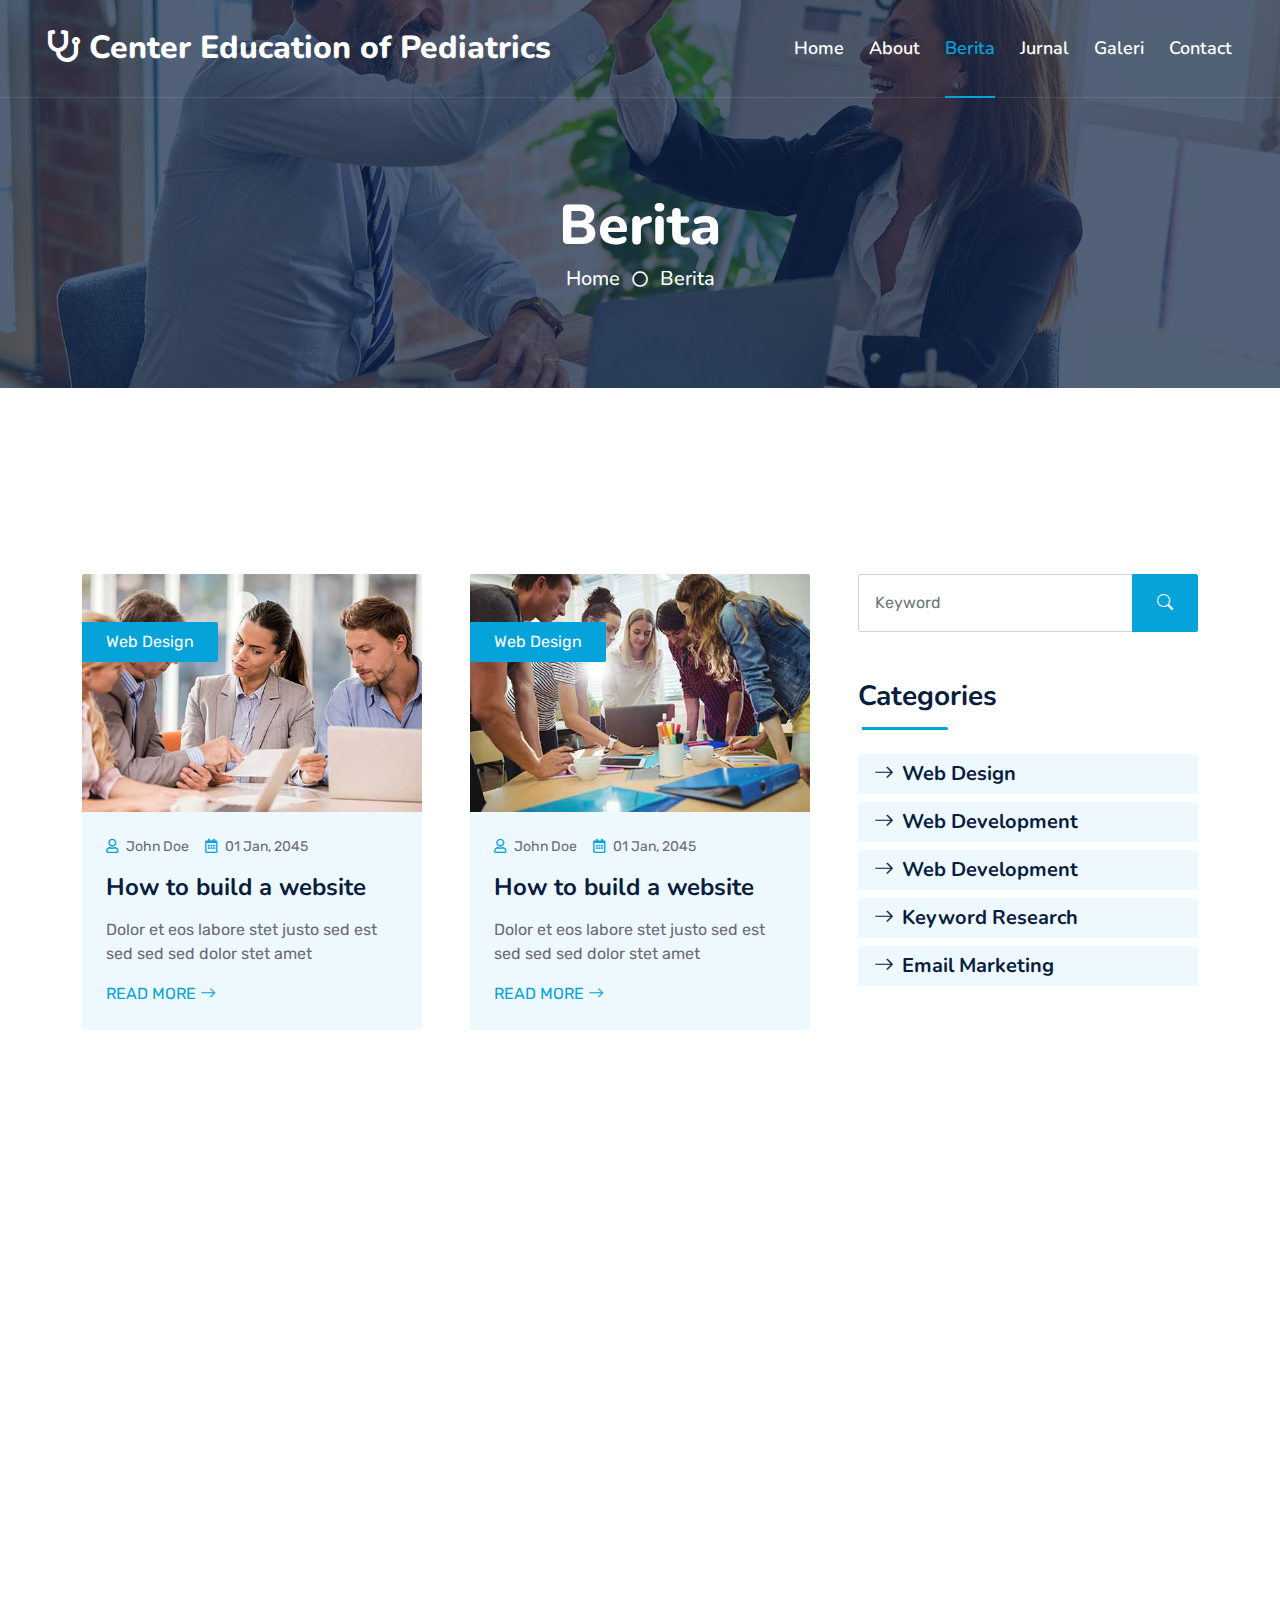
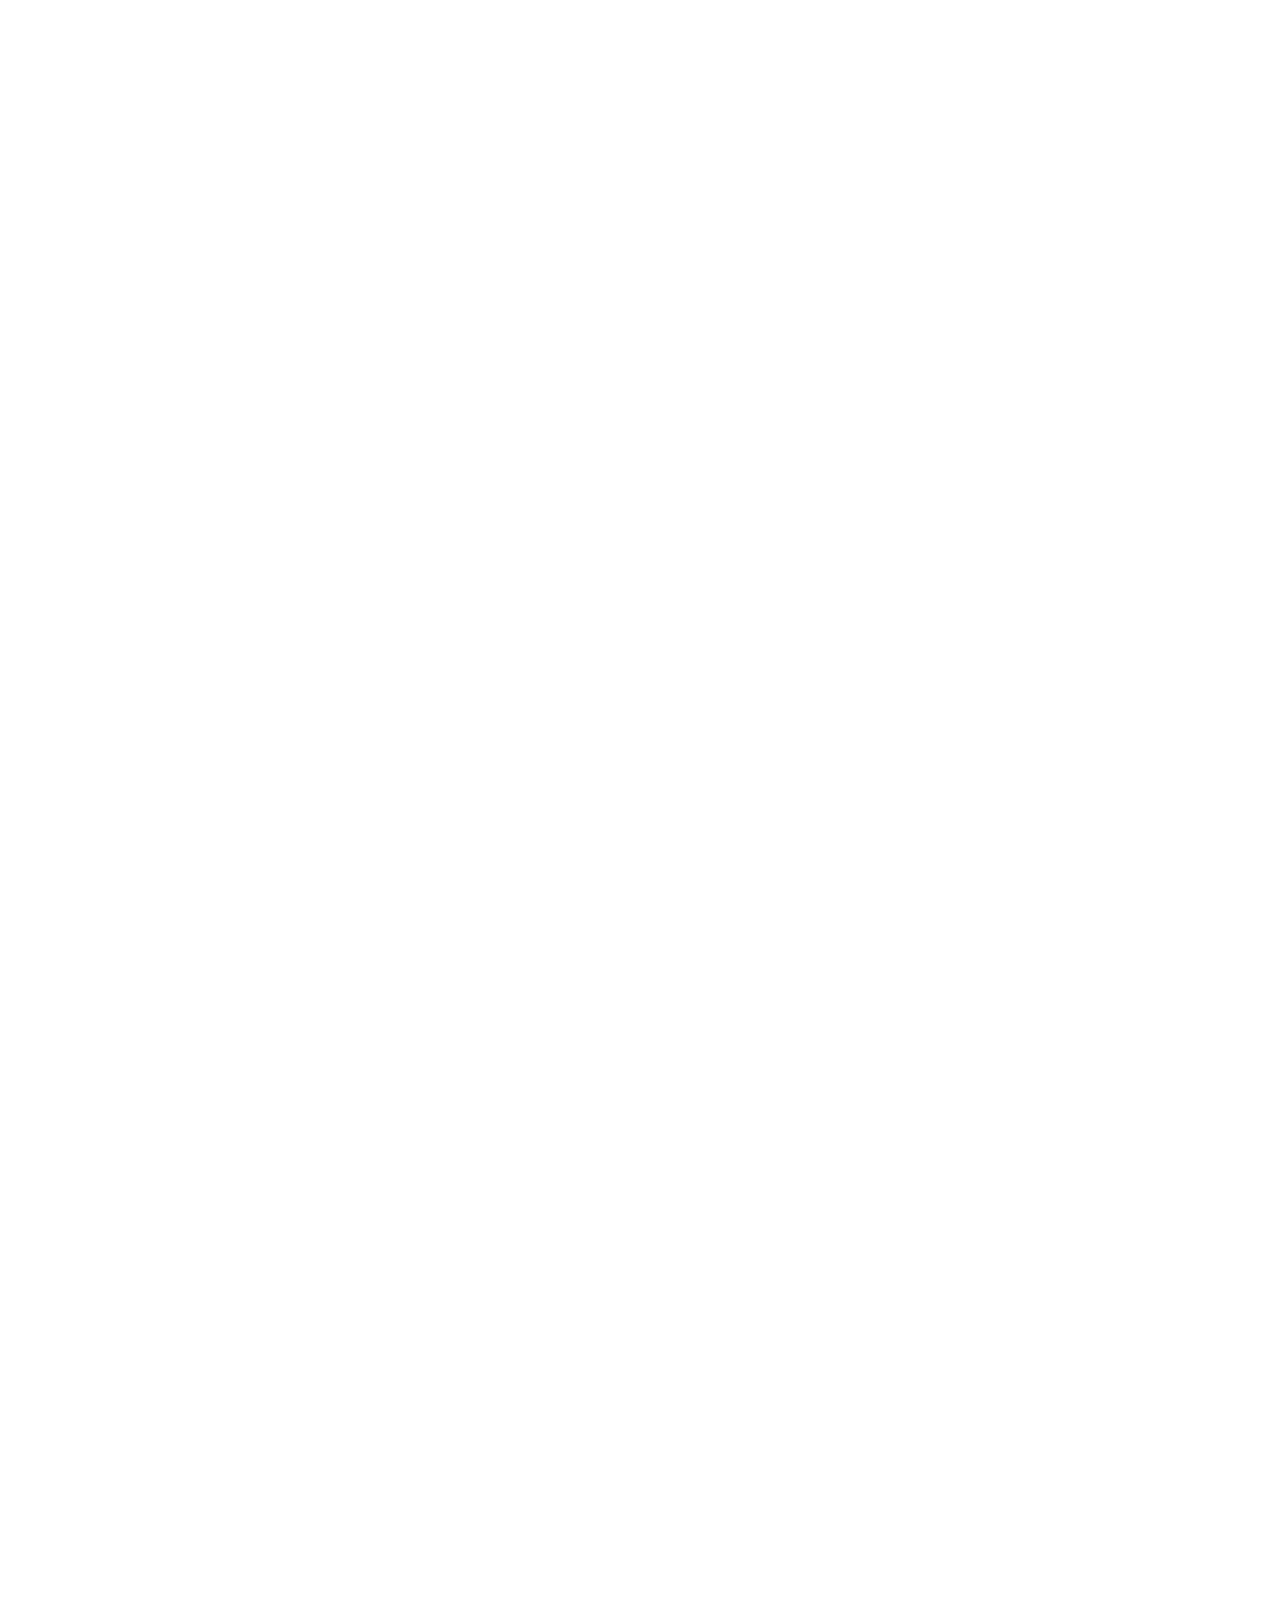
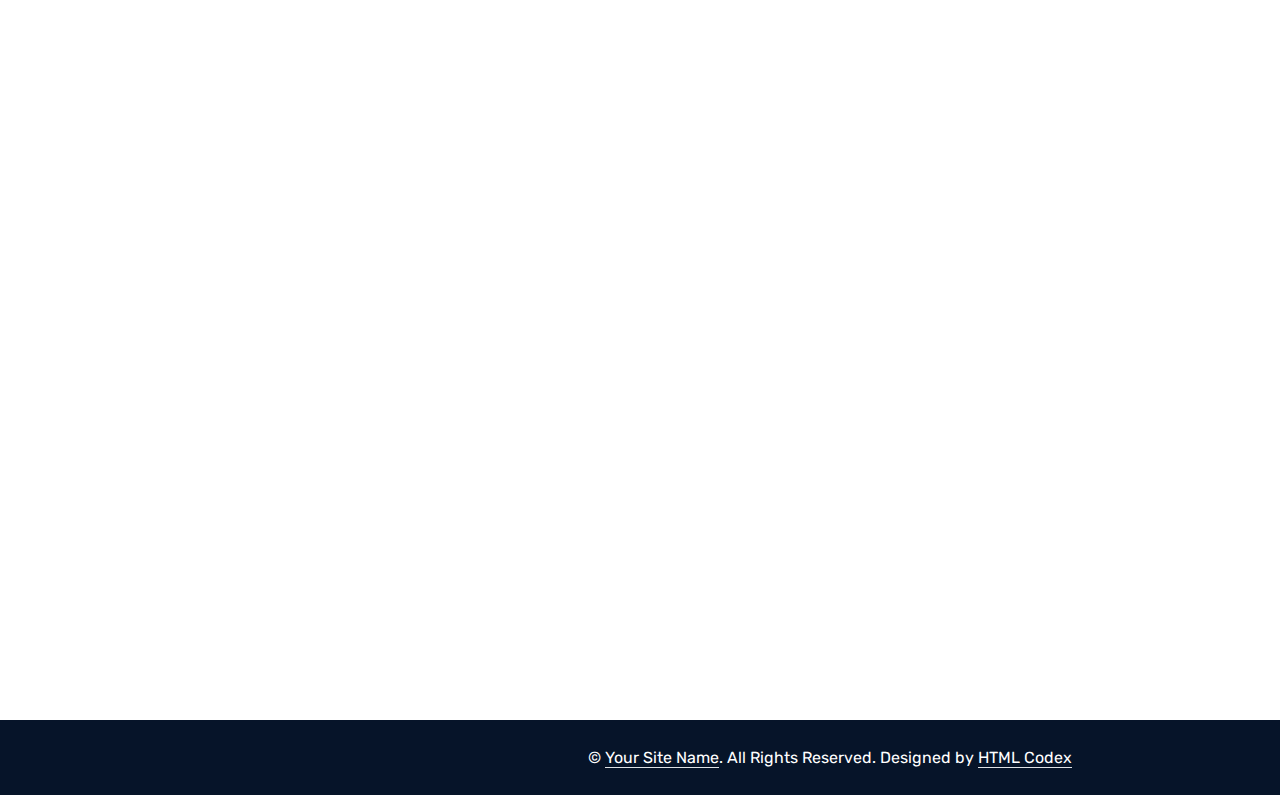
==== commit 2f45659c: "Menambahkan FavIcon dan Memperbaharui Tampilan, Menambahkan Peta" ====
--- a/blog.html
+++ b/blog.html
@@ -3,7 +3,8 @@
 
 <head>
     <meta charset="utf-8">
-    <title>Startup - Startup Website Template</title>
+    <title>Center Education of Pediatrics</title>
+    <link rel="shortcut icon" href="img/tab.png">
     <meta content="width=device-width, initial-scale=1.0" name="viewport">
     <meta content="Free HTML Templates" name="keywords">
     <meta content="Free HTML Templates" name="description">
@@ -38,36 +39,11 @@
     </div>
     <!-- Spinner End -->
 
-
-    <!-- Topbar Start -->
-    <div class="container-fluid bg-dark px-5 d-none d-lg-block">
-        <div class="row gx-0">
-            <div class="col-lg-8 text-center text-lg-start mb-2 mb-lg-0">
-                <div class="d-inline-flex align-items-center" style="height: 45px;">
-                    <small class="me-3 text-light"><i class="fa fa-map-marker-alt me-2"></i>123 Street, New York, USA</small>
-                    <small class="me-3 text-light"><i class="fa fa-phone-alt me-2"></i>+012 345 6789</small>
-                    <small class="text-light"><i class="fa fa-envelope-open me-2"></i>info@example.com</small>
-                </div>
-            </div>
-            <div class="col-lg-4 text-center text-lg-end">
-                <div class="d-inline-flex align-items-center" style="height: 45px;">
-                    <a class="btn btn-sm btn-outline-light btn-sm-square rounded-circle me-2" href=""><i class="fab fa-twitter fw-normal"></i></a>
-                    <a class="btn btn-sm btn-outline-light btn-sm-square rounded-circle me-2" href=""><i class="fab fa-facebook-f fw-normal"></i></a>
-                    <a class="btn btn-sm btn-outline-light btn-sm-square rounded-circle me-2" href=""><i class="fab fa-linkedin-in fw-normal"></i></a>
-                    <a class="btn btn-sm btn-outline-light btn-sm-square rounded-circle me-2" href=""><i class="fab fa-instagram fw-normal"></i></a>
-                    <a class="btn btn-sm btn-outline-light btn-sm-square rounded-circle" href=""><i class="fab fa-youtube fw-normal"></i></a>
-                </div>
-            </div>
-        </div>
-    </div>
-    <!-- Topbar End -->
-
-
     <!-- Navbar Start -->
     <div class="container-fluid position-relative p-0">
         <nav class="navbar navbar-expand-lg navbar-dark px-5 py-3 py-lg-0">
             <a href="index.html" class="navbar-brand p-0">
-                <h1 class="m-0"><i class="fa fa-user-tie me-2"></i>Startup</h1>
+                <h2 class="m-0"><i class="fa fa-stethoscope"></i> Center Education of Pediatrics</h2>
             </a>
             <button class="navbar-toggler" type="button" data-bs-toggle="collapse" data-bs-target="#navbarCollapse">
                 <span class="fa fa-bars"></span>
@@ -75,39 +51,22 @@
             <div class="collapse navbar-collapse" id="navbarCollapse">
                 <div class="navbar-nav ms-auto py-0">
                     <a href="index.html" class="nav-item nav-link">Home</a>
-                    <a href="about.html" class="nav-item nav-link">About</a>
-                    <a href="service.html" class="nav-item nav-link">Services</a>
-                    <div class="nav-item dropdown">
-                        <a href="#" class="nav-link dropdown-toggle active" data-bs-toggle="dropdown">Blog</a>
-                        <div class="dropdown-menu m-0">
-                            <a href="blog.html" class="dropdown-item active">Blog Grid</a>
-                            <a href="detail.html" class="dropdown-item">Blog Detail</a>
-                        </div>
-                    </div>
-                    <div class="nav-item dropdown">
-                        <a href="#" class="nav-link dropdown-toggle" data-bs-toggle="dropdown">Pages</a>
-                        <div class="dropdown-menu m-0">
-                            <a href="price.html" class="dropdown-item">Pricing Plan</a>
-                            <a href="feature.html" class="dropdown-item">Our features</a>
-                            <a href="team.html" class="dropdown-item">Team Members</a>
-                            <a href="testimonial.html" class="dropdown-item">Testimonial</a>
-                            <a href="quote.html" class="dropdown-item">Free Quote</a>
-                        </div>
-                    </div>
+                    <a href="#" class="nav-item nav-link">About</a>
+                    <a href="blog.html" class="nav-item nav-link active">Berita</a>
+                    <a href="#" class="nav-item nav-link">Jurnal</a>
+                    <a href="#" class="nav-item nav-link">Galeri</a>
                     <a href="contact.html" class="nav-item nav-link">Contact</a>
                 </div>
-                <butaton type="button" class="btn text-primary ms-3" data-bs-toggle="modal" data-bs-target="#searchModal"><i class="fa fa-search"></i></butaton>
-                <a href="https://htmlcodex.com/startup-company-website-template" class="btn btn-primary py-2 px-4 ms-3">Download Pro Version</a>
             </div>
         </nav>
 
         <div class="container-fluid bg-primary py-5 bg-header" style="margin-bottom: 90px;">
             <div class="row py-5">
                 <div class="col-12 pt-lg-5 mt-lg-5 text-center">
-                    <h1 class="display-4 text-white animated zoomIn">Blog Grid</h1>
+                    <h1 class="display-4 text-white animated zoomIn">Berita</h1>
                     <a href="" class="h5 text-white">Home</a>
                     <i class="far fa-circle text-white px-2"></i>
-                    <a href="" class="h5 text-white">Blog Grid</a>
+                    <a href="" class="h5 text-white">Berita</a>
                 </div>
             </div>
         </div>
